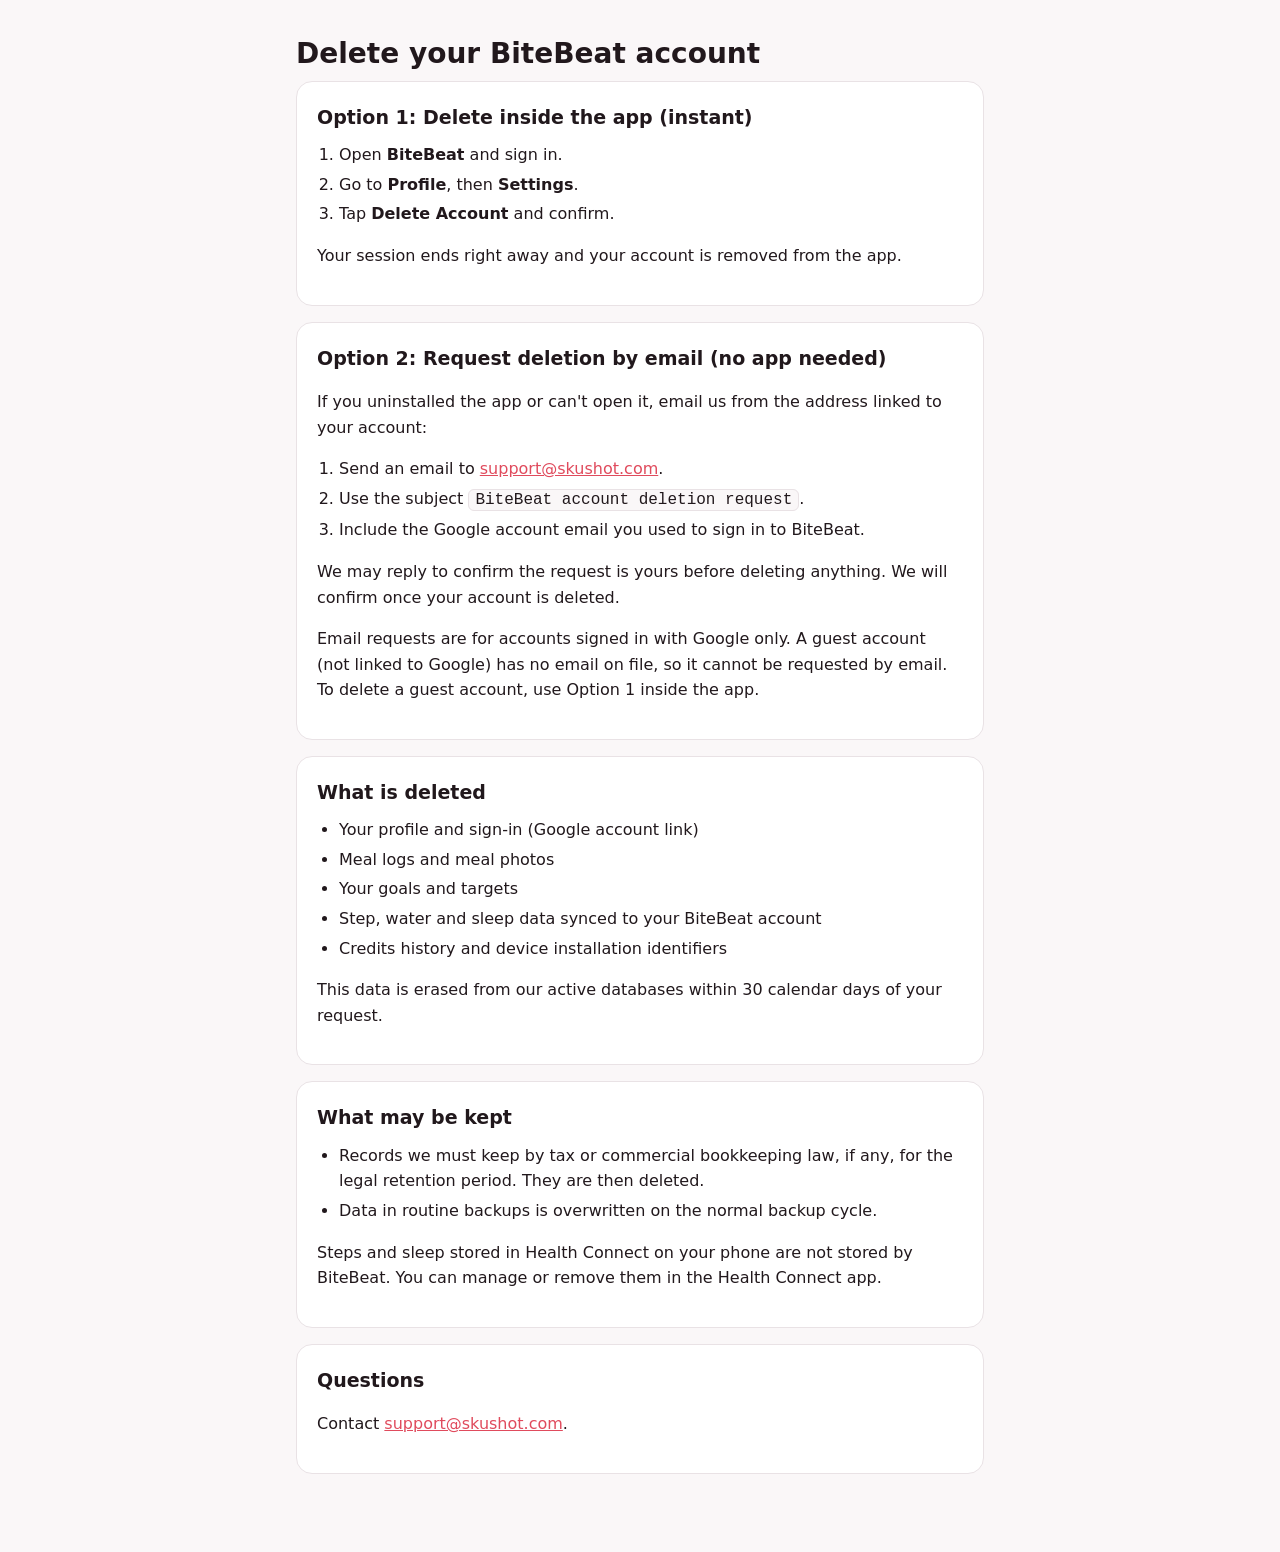
==== delete-account/index.html @ 4c6e8a92 "Add BiteBeat account deletion page and link it from the policy Co-Authored-By: Claude Sonnet 5.5 <no" ====
<!doctype html>
<html lang="en">
<head>
  <meta charset="utf-8">
  <meta name="viewport" content="width=device-width, initial-scale=1">
  <title>Delete your BiteBeat account</title>
  <meta name="description" content="How to delete your BiteBeat account and the data linked to it.">
  <style>
    :root { --bg:#faf7f8; --card:#fff; --text:#21181c; --muted:#6b5d63; --accent:#e04b5d; --line:#e9e2e5; }
    @media (prefers-color-scheme: dark) {
      :root { --bg:#120e11; --card:#1b161a; --text:#f4eef0; --muted:#b9adb3; --accent:#ff7d8c; --line:#30272b; }
    }
    * { box-sizing: border-box; }
    body { margin:0; background:var(--bg); color:var(--text); font:16px/1.6 system-ui,-apple-system,"Segoe UI",Roboto,sans-serif; }
    main { max-width:720px; margin:0 auto; padding:32px 16px 64px; }
    h1 { font-size:28px; margin:0 0 4px; }
    h2 { font-size:19px; margin:0 0 10px; }
    .sub { color:var(--muted); margin:0 0 24px; }
    section { background:var(--card); border:1px solid var(--line); border-radius:16px; padding:20px; margin:0 0 16px; }
    ol, ul { margin:8px 0 0; padding-left:22px; }
    li { margin:4px 0; }
    a { color:var(--accent); }
    code { background:var(--bg); border:1px solid var(--line); border-radius:6px; padding:1px 6px; }
  </style>
</head>
<body>
<main>
  <h1>Delete your BiteBeat account</h1>

  <section>
    <h2>Option 1: Delete inside the app (instant)</h2>
    <ol>
      <li>Open <strong>BiteBeat</strong> and sign in.</li>
      <li>Go to <strong>Profile</strong>, then <strong>Settings</strong>.</li>
      <li>Tap <strong>Delete Account</strong> and confirm.</li>
    </ol>
    <p>Your session ends right away and your account is removed from the app.</p>
  </section>

  <section>
    <h2>Option 2: Request deletion by email (no app needed)</h2>
    <p>If you uninstalled the app or can't open it, email us from the address linked to your account:</p>
    <ol>
      <li>Send an email to <a href="mailto:support@skushot.com?subject=BiteBeat%20account%20deletion%20request">support@skushot.com</a>.</li>
      <li>Use the subject <code>BiteBeat account deletion request</code>.</li>
      <li>Include the Google account email you used to sign in to BiteBeat.</li>
    </ol>
    <p>We may reply to confirm the request is yours before deleting anything. We will confirm once your account is deleted.</p>
    <p>Email requests are for accounts signed in with Google only. A guest account (not linked to Google) has no email on file, so it cannot be requested by email. To delete a guest account, use Option 1 inside the app.</p>
  </section>

  <section>
    <h2>What is deleted</h2>
    <ul>
      <li>Your profile and sign-in (Google account link)</li>
      <li>Meal logs and meal photos</li>
      <li>Your goals and targets</li>
      <li>Step, water and sleep data synced to your BiteBeat account</li>
      <li>Credits history and device installation identifiers</li>
    </ul>
    <p>This data is erased from our active databases within 30 calendar days of your request.</p>
  </section>

  <section>
    <h2>What may be kept</h2>
    <ul>
      <li>Records we must keep by tax or commercial bookkeeping law, if any, for the legal retention period. They are then deleted.</li>
      <li>Data in routine backups is overwritten on the normal backup cycle.</li>
    </ul>
    <p>Steps and sleep stored in Health Connect on your phone are not stored by BiteBeat. You can manage or remove them in the Health Connect app.</p>
  </section>

  <section>
    <h2>Questions</h2>
    <p>Contact <a href="mailto:support@skushot.com">support@skushot.com</a>.</p>
  </section>
</main>
</body>
</html>
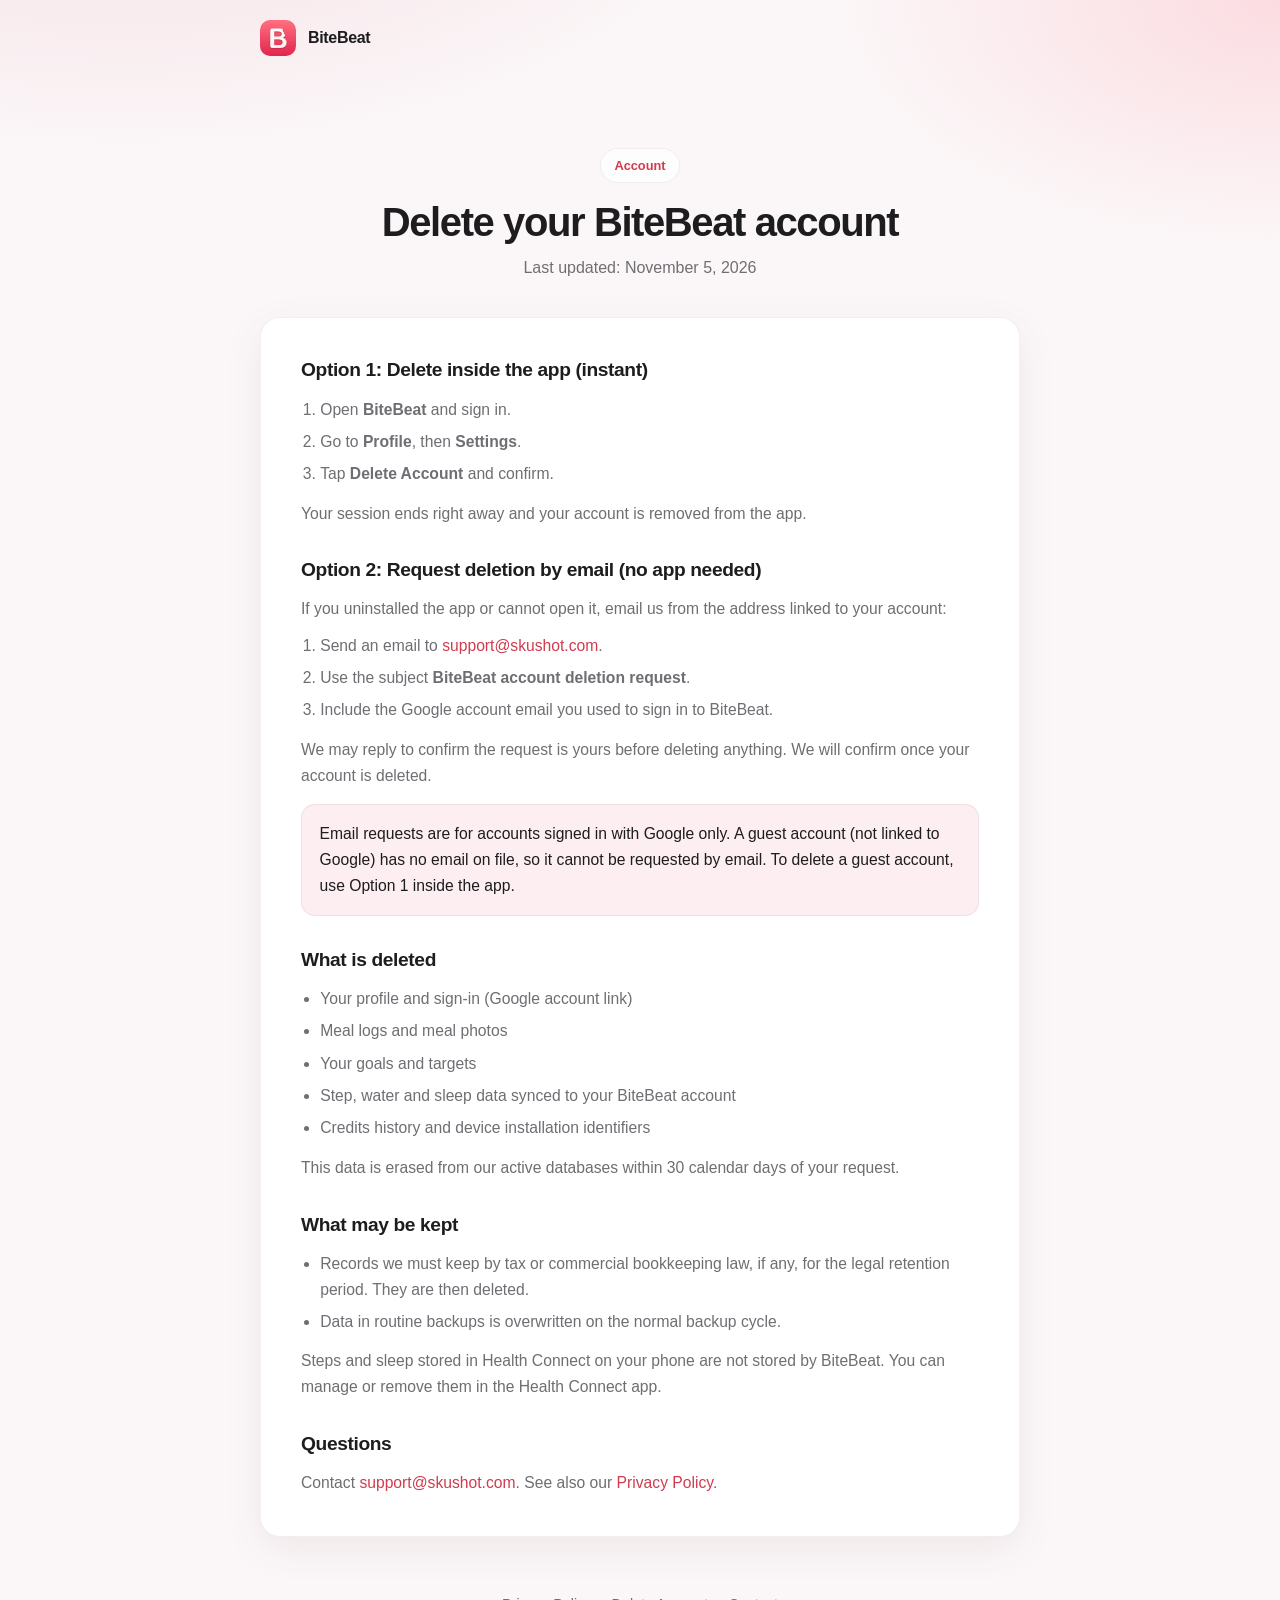
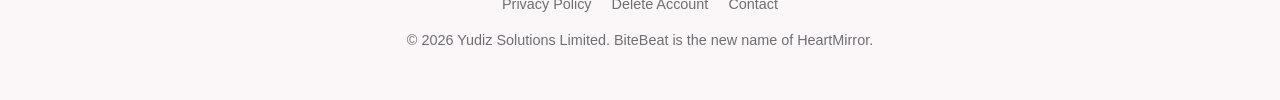
==== commit ad879daf: "Restyle privacy and delete-account pages to match the Yudiz legal page design Co-Authored-By: Claude" ====
--- a/delete-account/index.html
+++ b/delete-account/index.html
@@ -1,79 +1,82 @@
-<!doctype html>
+<!DOCTYPE html>
 <html lang="en">
 <head>
-  <meta charset="utf-8">
-  <meta name="viewport" content="width=device-width, initial-scale=1">
-  <title>Delete your BiteBeat account</title>
-  <meta name="description" content="How to delete your BiteBeat account and the data linked to it.">
-  <style>
-    :root { --bg:#faf7f8; --card:#fff; --text:#21181c; --muted:#6b5d63; --accent:#e04b5d; --line:#e9e2e5; }
-    @media (prefers-color-scheme: dark) {
-      :root { --bg:#120e11; --card:#1b161a; --text:#f4eef0; --muted:#b9adb3; --accent:#ff7d8c; --line:#30272b; }
-    }
-    * { box-sizing: border-box; }
-    body { margin:0; background:var(--bg); color:var(--text); font:16px/1.6 system-ui,-apple-system,"Segoe UI",Roboto,sans-serif; }
-    main { max-width:720px; margin:0 auto; padding:32px 16px 64px; }
-    h1 { font-size:28px; margin:0 0 4px; }
-    h2 { font-size:19px; margin:0 0 10px; }
-    .sub { color:var(--muted); margin:0 0 24px; }
-    section { background:var(--card); border:1px solid var(--line); border-radius:16px; padding:20px; margin:0 0 16px; }
-    ol, ul { margin:8px 0 0; padding-left:22px; }
-    li { margin:4px 0; }
-    a { color:var(--accent); }
-    code { background:var(--bg); border:1px solid var(--line); border-radius:6px; padding:1px 6px; }
-  </style>
+  <meta charset="UTF-8" />
+  <meta name="viewport" content="width=device-width, initial-scale=1.0" />
+  <meta name="description" content="How to delete your BiteBeat account and the data linked to it." />
+  <title>Delete Your BiteBeat Account</title>
+  <link rel="icon" href="../images/logo.webp" />
+  <link rel="stylesheet" href="../style.css" />
 </head>
 <body>
-<main>
-  <h1>Delete your BiteBeat account</h1>
+  <header>
+    <div class="wrap">
+      <a class="brand" href="../">
+        <img class="logo" src="../images/logo.webp" alt="BiteBeat logo" width="36" height="36" />
+        <span>BiteBeat</span>
+      </a>
+    </div>
+  </header>
 
-  <section>
-    <h2>Option 1: Delete inside the app (instant)</h2>
-    <ol>
-      <li>Open <strong>BiteBeat</strong> and sign in.</li>
-      <li>Go to <strong>Profile</strong>, then <strong>Settings</strong>.</li>
-      <li>Tap <strong>Delete Account</strong> and confirm.</li>
-    </ol>
-    <p>Your session ends right away and your account is removed from the app.</p>
-  </section>
+  <main>
+    <section class="hero wrap">
+      <span class="pill">Account</span>
+      <h1>Delete your BiteBeat account</h1>
+      <p>Last updated: November 5, 2026</p>
+    </section>
 
-  <section>
-    <h2>Option 2: Request deletion by email (no app needed)</h2>
-    <p>If you uninstalled the app or can't open it, email us from the address linked to your account:</p>
-    <ol>
-      <li>Send an email to <a href="mailto:support@skushot.com?subject=BiteBeat%20account%20deletion%20request">support@skushot.com</a>.</li>
-      <li>Use the subject <code>BiteBeat account deletion request</code>.</li>
-      <li>Include the Google account email you used to sign in to BiteBeat.</li>
-    </ol>
-    <p>We may reply to confirm the request is yours before deleting anything. We will confirm once your account is deleted.</p>
-    <p>Email requests are for accounts signed in with Google only. A guest account (not linked to Google) has no email on file, so it cannot be requested by email. To delete a guest account, use Option 1 inside the app.</p>
-  </section>
+    <article class="wrap content">
+      <h2>Option 1: Delete inside the app (instant)</h2>
+      <ol>
+        <li>Open <strong>BiteBeat</strong> and sign in.</li>
+        <li>Go to <strong>Profile</strong>, then <strong>Settings</strong>.</li>
+        <li>Tap <strong>Delete Account</strong> and confirm.</li>
+      </ol>
+      <p>Your session ends right away and your account is removed from the app.</p>
 
-  <section>
-    <h2>What is deleted</h2>
-    <ul>
-      <li>Your profile and sign-in (Google account link)</li>
-      <li>Meal logs and meal photos</li>
-      <li>Your goals and targets</li>
-      <li>Step, water and sleep data synced to your BiteBeat account</li>
-      <li>Credits history and device installation identifiers</li>
-    </ul>
-    <p>This data is erased from our active databases within 30 calendar days of your request.</p>
-  </section>
+      <h2>Option 2: Request deletion by email (no app needed)</h2>
+      <p>If you uninstalled the app or cannot open it, email us from the address linked to your account:</p>
+      <ol>
+        <li>Send an email to <a href="mailto:support@skushot.com?subject=BiteBeat%20account%20deletion%20request">support@skushot.com</a>.</li>
+        <li>Use the subject <strong>BiteBeat account deletion request</strong>.</li>
+        <li>Include the Google account email you used to sign in to BiteBeat.</li>
+      </ol>
+      <p>We may reply to confirm the request is yours before deleting anything. We will confirm once your account is deleted.</p>
+      <div class="highlight">
+        <p>Email requests are for accounts signed in with Google only. A guest account (not linked to Google) has no email on file, so it cannot be requested by email. To delete a guest account, use Option 1 inside the app.</p>
+      </div>
 
-  <section>
-    <h2>What may be kept</h2>
-    <ul>
-      <li>Records we must keep by tax or commercial bookkeeping law, if any, for the legal retention period. They are then deleted.</li>
-      <li>Data in routine backups is overwritten on the normal backup cycle.</li>
-    </ul>
-    <p>Steps and sleep stored in Health Connect on your phone are not stored by BiteBeat. You can manage or remove them in the Health Connect app.</p>
-  </section>
+      <h2>What is deleted</h2>
+      <ul>
+        <li>Your profile and sign-in (Google account link)</li>
+        <li>Meal logs and meal photos</li>
+        <li>Your goals and targets</li>
+        <li>Step, water and sleep data synced to your BiteBeat account</li>
+        <li>Credits history and device installation identifiers</li>
+      </ul>
+      <p>This data is erased from our active databases within 30 calendar days of your request.</p>
 
-  <section>
-    <h2>Questions</h2>
-    <p>Contact <a href="mailto:support@skushot.com">support@skushot.com</a>.</p>
-  </section>
-</main>
+      <h2>What may be kept</h2>
+      <ul>
+        <li>Records we must keep by tax or commercial bookkeeping law, if any, for the legal retention period. They are then deleted.</li>
+        <li>Data in routine backups is overwritten on the normal backup cycle.</li>
+      </ul>
+      <p>Steps and sleep stored in Health Connect on your phone are not stored by BiteBeat. You can manage or remove them in the Health Connect app.</p>
+
+      <h2>Questions</h2>
+      <p>Contact <a href="mailto:support@skushot.com">support@skushot.com</a>. See also our <a href="../">Privacy Policy</a>.</p>
+    </article>
+  </main>
+
+  <footer>
+    <div class="wrap">
+      <nav aria-label="Footer">
+        <a href="../">Privacy Policy</a>
+        <a href="./">Delete Account</a>
+        <a href="mailto:support@skushot.com">Contact</a>
+      </nav>
+      <p>&copy; 2026 Yudiz Solutions Limited. BiteBeat is the new name of HeartMirror.</p>
+    </div>
+  </footer>
 </body>
 </html>
--- a/style.css
+++ b/style.css
@@ -0,0 +1,33 @@
+:root{--bg:#fbf7f8;--bg-soft:#fdeef1;--surface:#fff;--text:#1d1d1f;--text-secondary:#6e6e73;--accent:#d13b4e;--accent-soft:#fbdce1;--blush:#f6dde3;--border:rgba(0,0,0,.06);--shadow:0 12px 40px rgba(80,29,40,.07);--radius:20px;--max:760px}
+*{box-sizing:border-box;margin:0;padding:0}
+html{scroll-behavior:smooth}
+body{font-family:-apple-system,BlinkMacSystemFont,"SF Pro Text","Segoe UI",Roboto,Helvetica,Arial,sans-serif;background:radial-gradient(1200px 600px at 10% -10%,var(--blush) 0%,transparent 55%),radial-gradient(900px 500px at 100% 0%,var(--accent-soft) 0%,transparent 50%),var(--bg);color:var(--text);line-height:1.65;min-height:100vh;-webkit-font-smoothing:antialiased}
+a{color:var(--accent);text-decoration:none}a:hover{text-decoration:underline}
+.wrap{width:min(100% - 2rem,var(--max));margin:0 auto}
+header{padding:1.25rem 0}
+.brand{display:inline-flex;align-items:center;gap:.75rem;color:var(--text);font-weight:600;letter-spacing:-.02em}
+.brand:hover{text-decoration:none}
+.logo{width:36px;height:36px;border-radius:10px;object-fit:cover;flex-shrink:0;display:block}
+.hero{padding:2.75rem 0 1.75rem;text-align:center}
+.hero h1{font-size:clamp(1.85rem,4.5vw,2.5rem);font-weight:700;letter-spacing:-.035em;line-height:1.15;margin-bottom:.65rem}
+.hero p{color:var(--text-secondary);font-size:1rem}
+.pill{display:inline-block;margin-bottom:1rem;padding:.35rem .85rem;border-radius:999px;background:rgba(255,255,255,.7);border:1px solid var(--border);color:var(--accent);font-size:.8rem;font-weight:600}
+.content{background:var(--surface);border:1px solid var(--border);border-radius:var(--radius);box-shadow:var(--shadow);padding:1.75rem 1.35rem 2rem;margin-bottom:1.5rem}
+.content h2{font-size:1.2rem;letter-spacing:-.02em;margin:1.75rem 0 .65rem;scroll-margin-top:1rem}
+.content h2:first-of-type{margin-top:0}
+.content h3{font-size:1.02rem;margin:1.15rem 0 .45rem;color:var(--text)}
+.content p,.content li{color:var(--text-secondary);font-size:.98rem}
+.content p+p{margin-top:.75rem}
+.content ul,.content ol{margin:.65rem 0 .85rem 1.2rem}
+.content li{margin-bottom:.4rem}
+.highlight{margin:1rem 0;padding:1rem 1.1rem;border-radius:14px;background:var(--bg-soft);border:1px solid var(--border)}
+.highlight p{color:var(--text)}
+.toc{margin:0 0 1.5rem;padding:1rem 1.1rem;border-radius:14px;background:#fdfafb;border:1px solid var(--border)}
+.toc strong{display:block;margin-bottom:.5rem;font-size:.9rem}
+.toc ol{margin-left:1.15rem;color:var(--text-secondary);font-size:.92rem}
+.toc li{margin-bottom:.3rem}
+footer{padding:2rem 0 3rem;text-align:center;color:var(--text-secondary);font-size:.9rem}
+footer nav{display:flex;justify-content:center;gap:1.25rem;flex-wrap:wrap;margin-bottom:.75rem}
+footer a{color:var(--text-secondary);font-weight:500}footer a:hover{color:var(--accent)}
+@media (min-width:640px){.content{padding:2.25rem 2.5rem 2.5rem}.hero{padding:4rem 0 2.25rem}}
+@media (prefers-color-scheme:dark){:root{--bg:#120e11;--bg-soft:#241a1e;--surface:#1b161a;--text:#f4eef0;--text-secondary:#b9adb3;--accent:#ff7d8c;--accent-soft:#2a1a1f;--blush:#2a1a20;--border:rgba(255,255,255,.08);--shadow:none}.toc{background:#171215}.pill{background:rgba(255,255,255,.06)}}
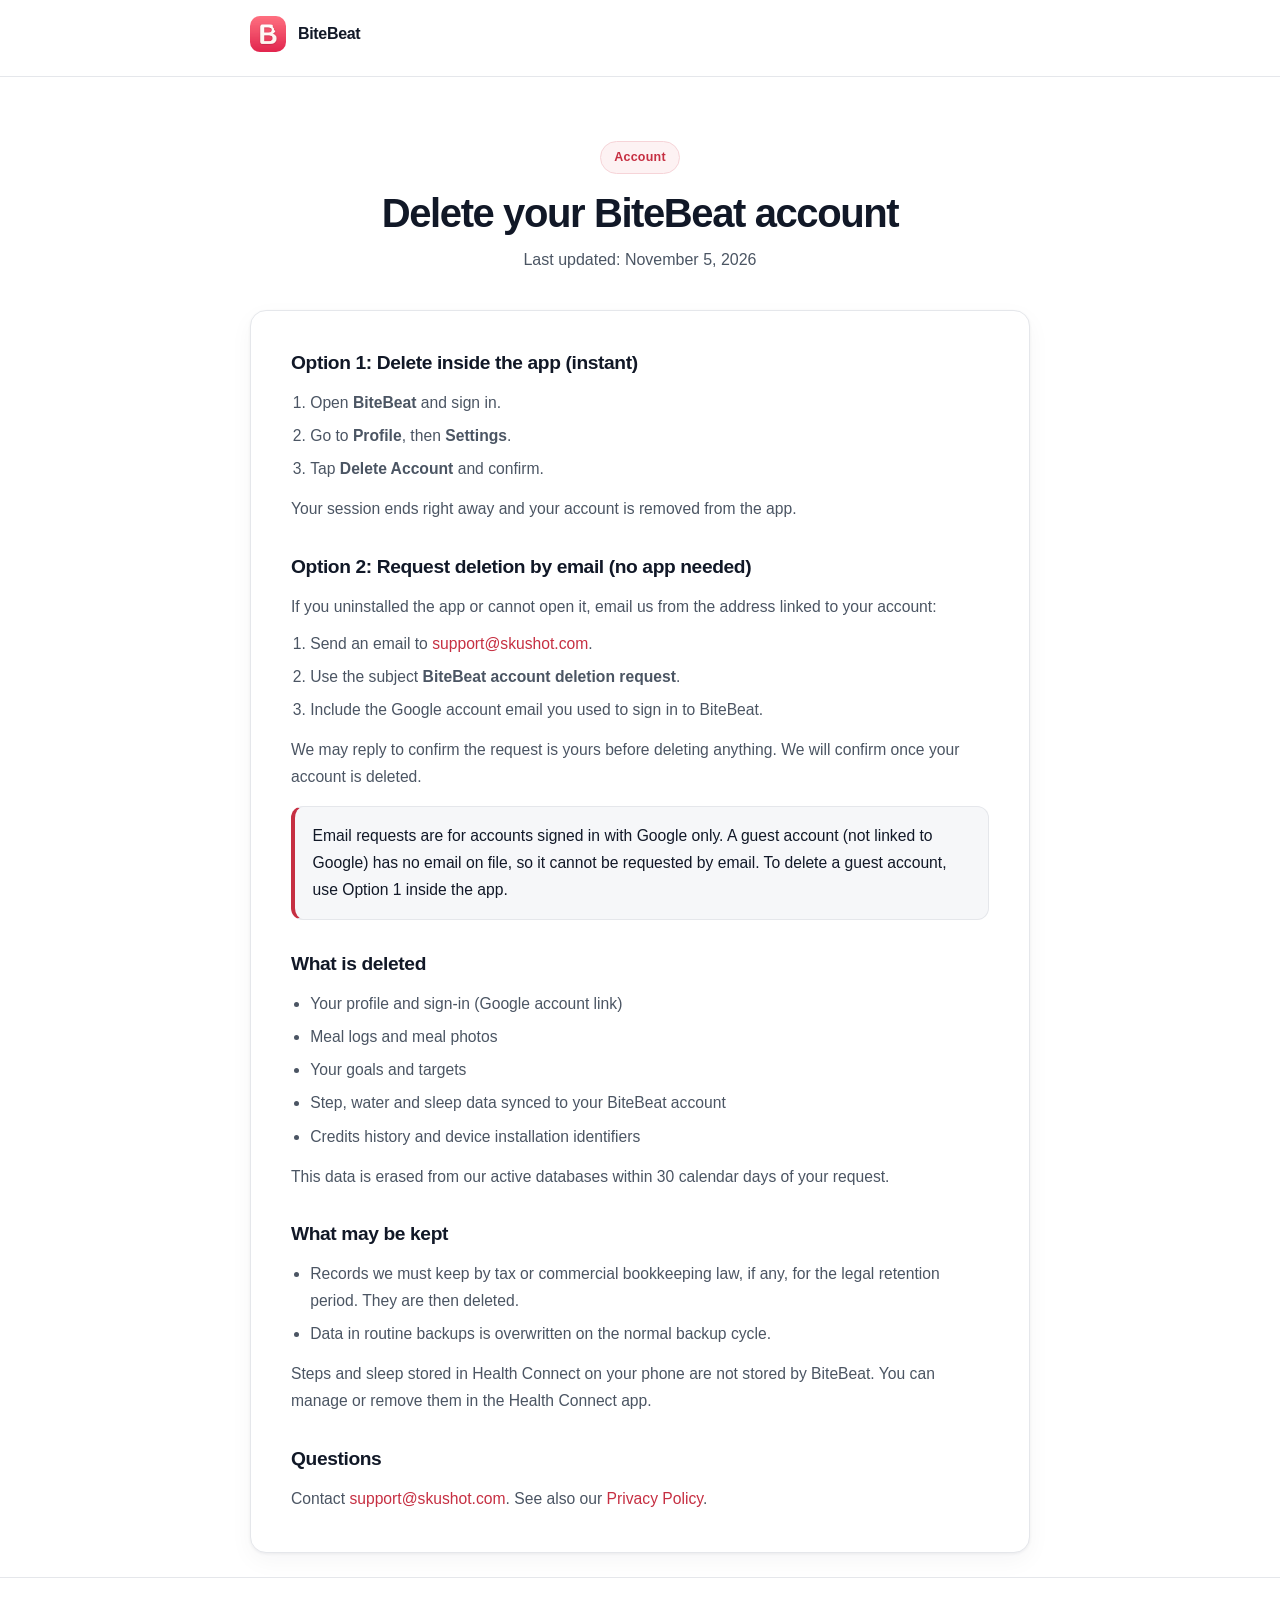
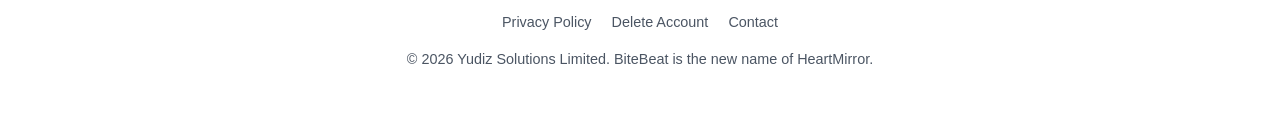
==== commit c71c72ec: "Cache-bust the stylesheet link Co-Authored-By: Claude Sonnet 5.5 <noreply@anthropic.com>" ====
--- a/delete-account/index.html
+++ b/delete-account/index.html
@@ -6,7 +6,7 @@
   <meta name="description" content="How to delete your BiteBeat account and the data linked to it." />
   <title>Delete Your BiteBeat Account</title>
   <link rel="icon" href="../images/logo.webp" />
-  <link rel="stylesheet" href="../style.css" />
+  <link rel="stylesheet" href="../style.css?v=2" />
 </head>
 <body>
   <header>
--- a/style.css
+++ b/style.css
@@ -1,33 +1,32 @@
-:root{--bg:#fbf7f8;--bg-soft:#fdeef1;--surface:#fff;--text:#1d1d1f;--text-secondary:#6e6e73;--accent:#d13b4e;--accent-soft:#fbdce1;--blush:#f6dde3;--border:rgba(0,0,0,.06);--shadow:0 12px 40px rgba(80,29,40,.07);--radius:20px;--max:760px}
+:root{--bg:#ffffff;--bg-soft:#f6f7f9;--surface:#ffffff;--text:#111827;--text-secondary:#4b5563;--accent:#c62f42;--border:#e5e7eb;--shadow:0 1px 3px rgba(17,24,39,.06),0 8px 24px rgba(17,24,39,.04);--radius:16px;--max:780px}
 *{box-sizing:border-box;margin:0;padding:0}
 html{scroll-behavior:smooth}
-body{font-family:-apple-system,BlinkMacSystemFont,"SF Pro Text","Segoe UI",Roboto,Helvetica,Arial,sans-serif;background:radial-gradient(1200px 600px at 10% -10%,var(--blush) 0%,transparent 55%),radial-gradient(900px 500px at 100% 0%,var(--accent-soft) 0%,transparent 50%),var(--bg);color:var(--text);line-height:1.65;min-height:100vh;-webkit-font-smoothing:antialiased}
+body{font-family:-apple-system,BlinkMacSystemFont,"SF Pro Text","Segoe UI",Roboto,Helvetica,Arial,sans-serif;background:#ffffff;color:var(--text);line-height:1.7;min-height:100vh;-webkit-font-smoothing:antialiased}
 a{color:var(--accent);text-decoration:none}a:hover{text-decoration:underline}
 .wrap{width:min(100% - 2rem,var(--max));margin:0 auto}
-header{padding:1.25rem 0}
+header{padding:1rem 0;border-bottom:1px solid var(--border)}
 .brand{display:inline-flex;align-items:center;gap:.75rem;color:var(--text);font-weight:600;letter-spacing:-.02em}
 .brand:hover{text-decoration:none}
 .logo{width:36px;height:36px;border-radius:10px;object-fit:cover;flex-shrink:0;display:block}
 .hero{padding:2.75rem 0 1.75rem;text-align:center}
 .hero h1{font-size:clamp(1.85rem,4.5vw,2.5rem);font-weight:700;letter-spacing:-.035em;line-height:1.15;margin-bottom:.65rem}
 .hero p{color:var(--text-secondary);font-size:1rem}
-.pill{display:inline-block;margin-bottom:1rem;padding:.35rem .85rem;border-radius:999px;background:rgba(255,255,255,.7);border:1px solid var(--border);color:var(--accent);font-size:.8rem;font-weight:600}
+.pill{display:inline-block;margin-bottom:1rem;padding:.3rem .8rem;border-radius:999px;background:#fdf2f3;border:1px solid #f6d4d8;color:var(--accent);font-size:.78rem;font-weight:600;letter-spacing:.02em}
 .content{background:var(--surface);border:1px solid var(--border);border-radius:var(--radius);box-shadow:var(--shadow);padding:1.75rem 1.35rem 2rem;margin-bottom:1.5rem}
-.content h2{font-size:1.2rem;letter-spacing:-.02em;margin:1.75rem 0 .65rem;scroll-margin-top:1rem}
+.content h2{font-size:1.2rem;color:var(--text);letter-spacing:-.02em;margin:1.75rem 0 .65rem;scroll-margin-top:1rem}
 .content h2:first-of-type{margin-top:0}
 .content h3{font-size:1.02rem;margin:1.15rem 0 .45rem;color:var(--text)}
 .content p,.content li{color:var(--text-secondary);font-size:.98rem}
 .content p+p{margin-top:.75rem}
 .content ul,.content ol{margin:.65rem 0 .85rem 1.2rem}
 .content li{margin-bottom:.4rem}
-.highlight{margin:1rem 0;padding:1rem 1.1rem;border-radius:14px;background:var(--bg-soft);border:1px solid var(--border)}
+.highlight{margin:1rem 0;padding:1rem 1.1rem;border-radius:12px;background:var(--bg-soft);border:1px solid var(--border);border-left:4px solid var(--accent)}
 .highlight p{color:var(--text)}
-.toc{margin:0 0 1.5rem;padding:1rem 1.1rem;border-radius:14px;background:#fdfafb;border:1px solid var(--border)}
+.toc{margin:0 0 1.5rem;padding:1rem 1.1rem;border-radius:12px;background:var(--bg-soft);border:1px solid var(--border)}
 .toc strong{display:block;margin-bottom:.5rem;font-size:.9rem}
 .toc ol{margin-left:1.15rem;color:var(--text-secondary);font-size:.92rem}
 .toc li{margin-bottom:.3rem}
-footer{padding:2rem 0 3rem;text-align:center;color:var(--text-secondary);font-size:.9rem}
+footer{padding:2rem 0 3rem;text-align:center;color:var(--text-secondary);font-size:.9rem;border-top:1px solid var(--border);margin-top:1rem}
 footer nav{display:flex;justify-content:center;gap:1.25rem;flex-wrap:wrap;margin-bottom:.75rem}
 footer a{color:var(--text-secondary);font-weight:500}footer a:hover{color:var(--accent)}
 @media (min-width:640px){.content{padding:2.25rem 2.5rem 2.5rem}.hero{padding:4rem 0 2.25rem}}
-@media (prefers-color-scheme:dark){:root{--bg:#120e11;--bg-soft:#241a1e;--surface:#1b161a;--text:#f4eef0;--text-secondary:#b9adb3;--accent:#ff7d8c;--accent-soft:#2a1a1f;--blush:#2a1a20;--border:rgba(255,255,255,.08);--shadow:none}.toc{background:#171215}.pill{background:rgba(255,255,255,.06)}}
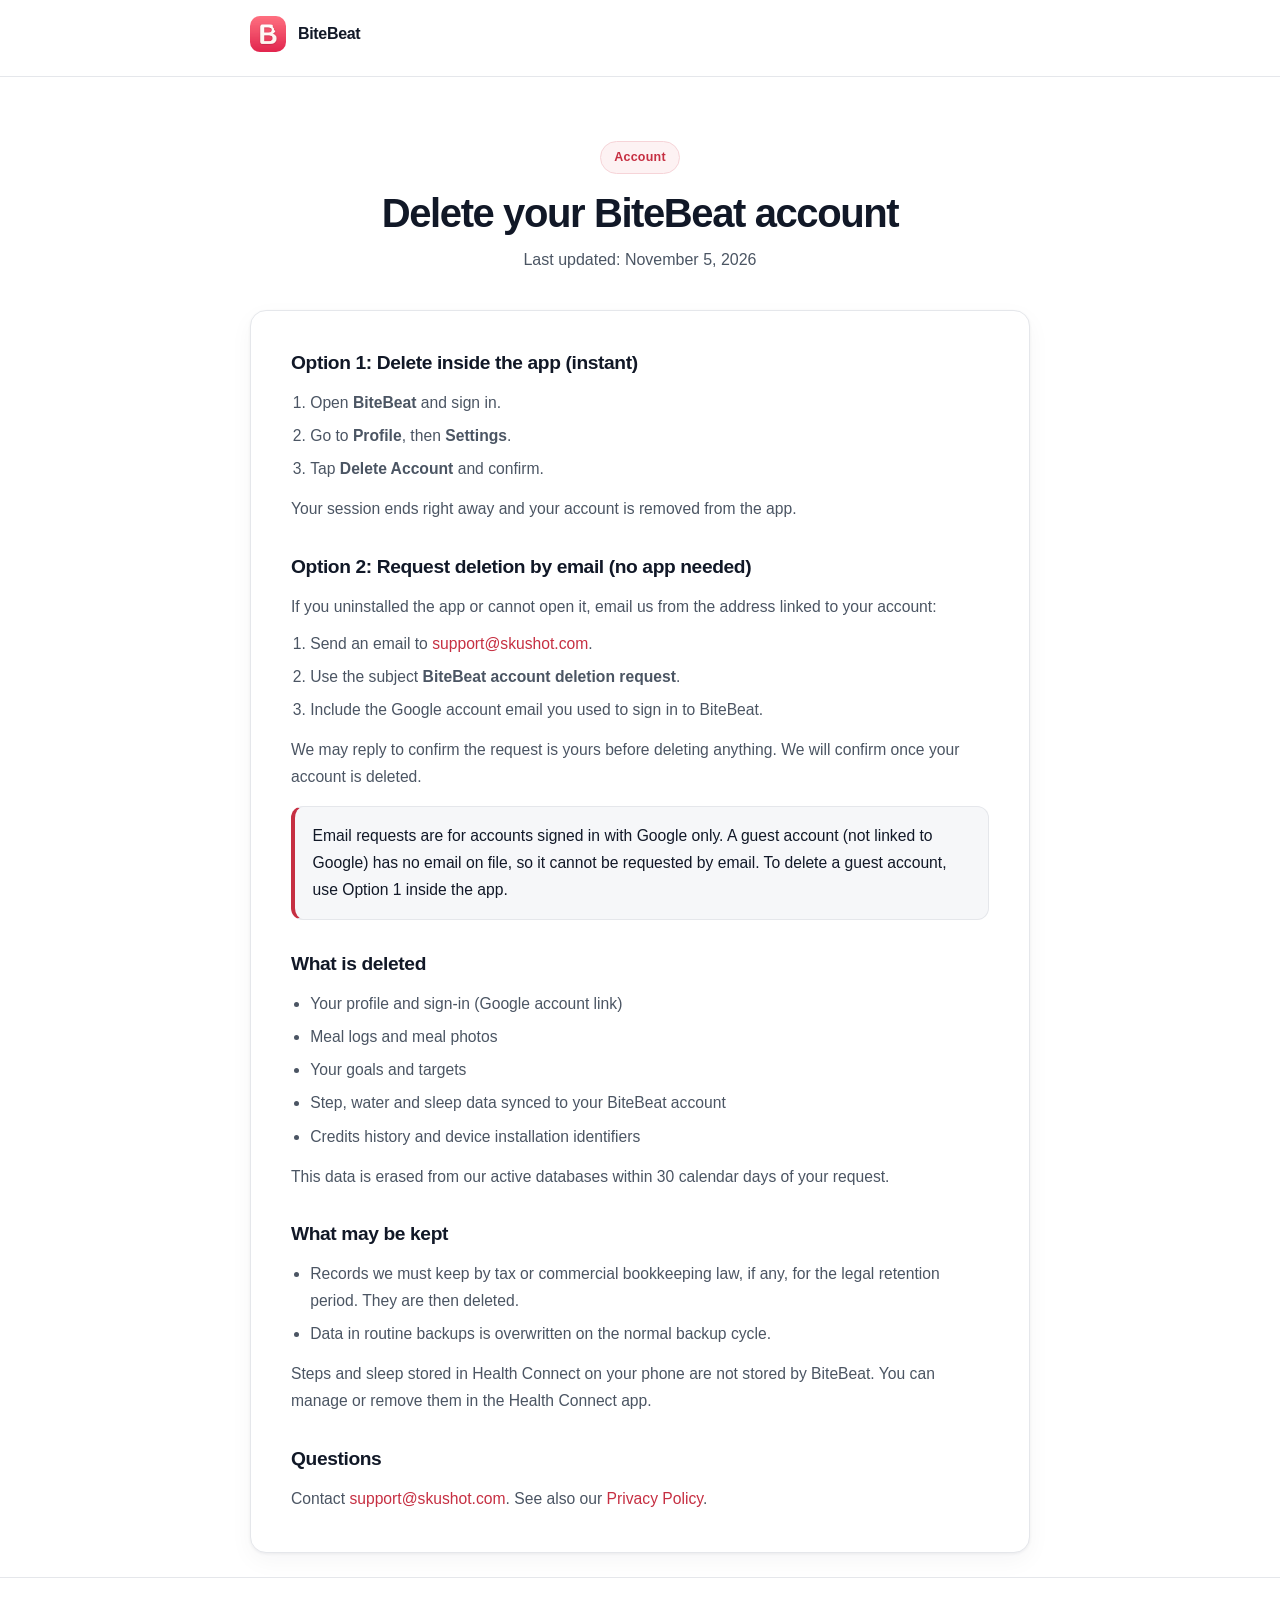
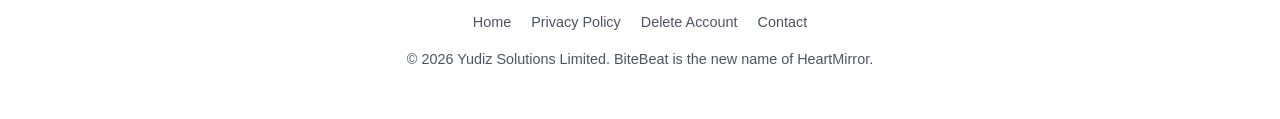
==== commit 861cd323: "Add BiteBeat home page and link it from the footer Co-Authored-By: Claude Opus 5.5 <noreply@anthropi" ====
--- a/delete-account/index.html
+++ b/delete-account/index.html
@@ -71,6 +71,7 @@
   <footer>
     <div class="wrap">
       <nav aria-label="Footer">
+        <a href="../home/">Home</a>
         <a href="../">Privacy Policy</a>
         <a href="./">Delete Account</a>
         <a href="mailto:support@skushot.com">Contact</a>
--- a/style.css
+++ b/style.css
@@ -30,3 +30,11 @@
 footer nav{display:flex;justify-content:center;gap:1.25rem;flex-wrap:wrap;margin-bottom:.75rem}
 footer a{color:var(--text-secondary);font-weight:500}footer a:hover{color:var(--accent)}
 @media (min-width:640px){.content{padding:2.25rem 2.5rem 2.5rem}.hero{padding:4rem 0 2.25rem}}
+.hero-logo{width:88px;height:88px;border-radius:22px;object-fit:cover;display:block;margin:0 auto 1.25rem;box-shadow:var(--shadow)}
+.hero p{max-width:34rem;margin:0 auto}
+.store-btn{display:inline-block;margin-top:1.5rem;padding:.8rem 1.6rem;border-radius:999px;background:var(--accent);color:#fff;font-weight:600;font-size:1rem}
+.store-btn:hover{text-decoration:none;filter:brightness(1.08)}
+.features{display:grid;grid-template-columns:1fr;gap:1rem;margin:.75rem 0 .5rem}
+.feature{padding:1rem 1.1rem;border-radius:12px;background:var(--bg-soft);border:1px solid var(--border)}
+.feature h3{margin-top:0}
+@media (min-width:640px){.features{grid-template-columns:1fr 1fr}}
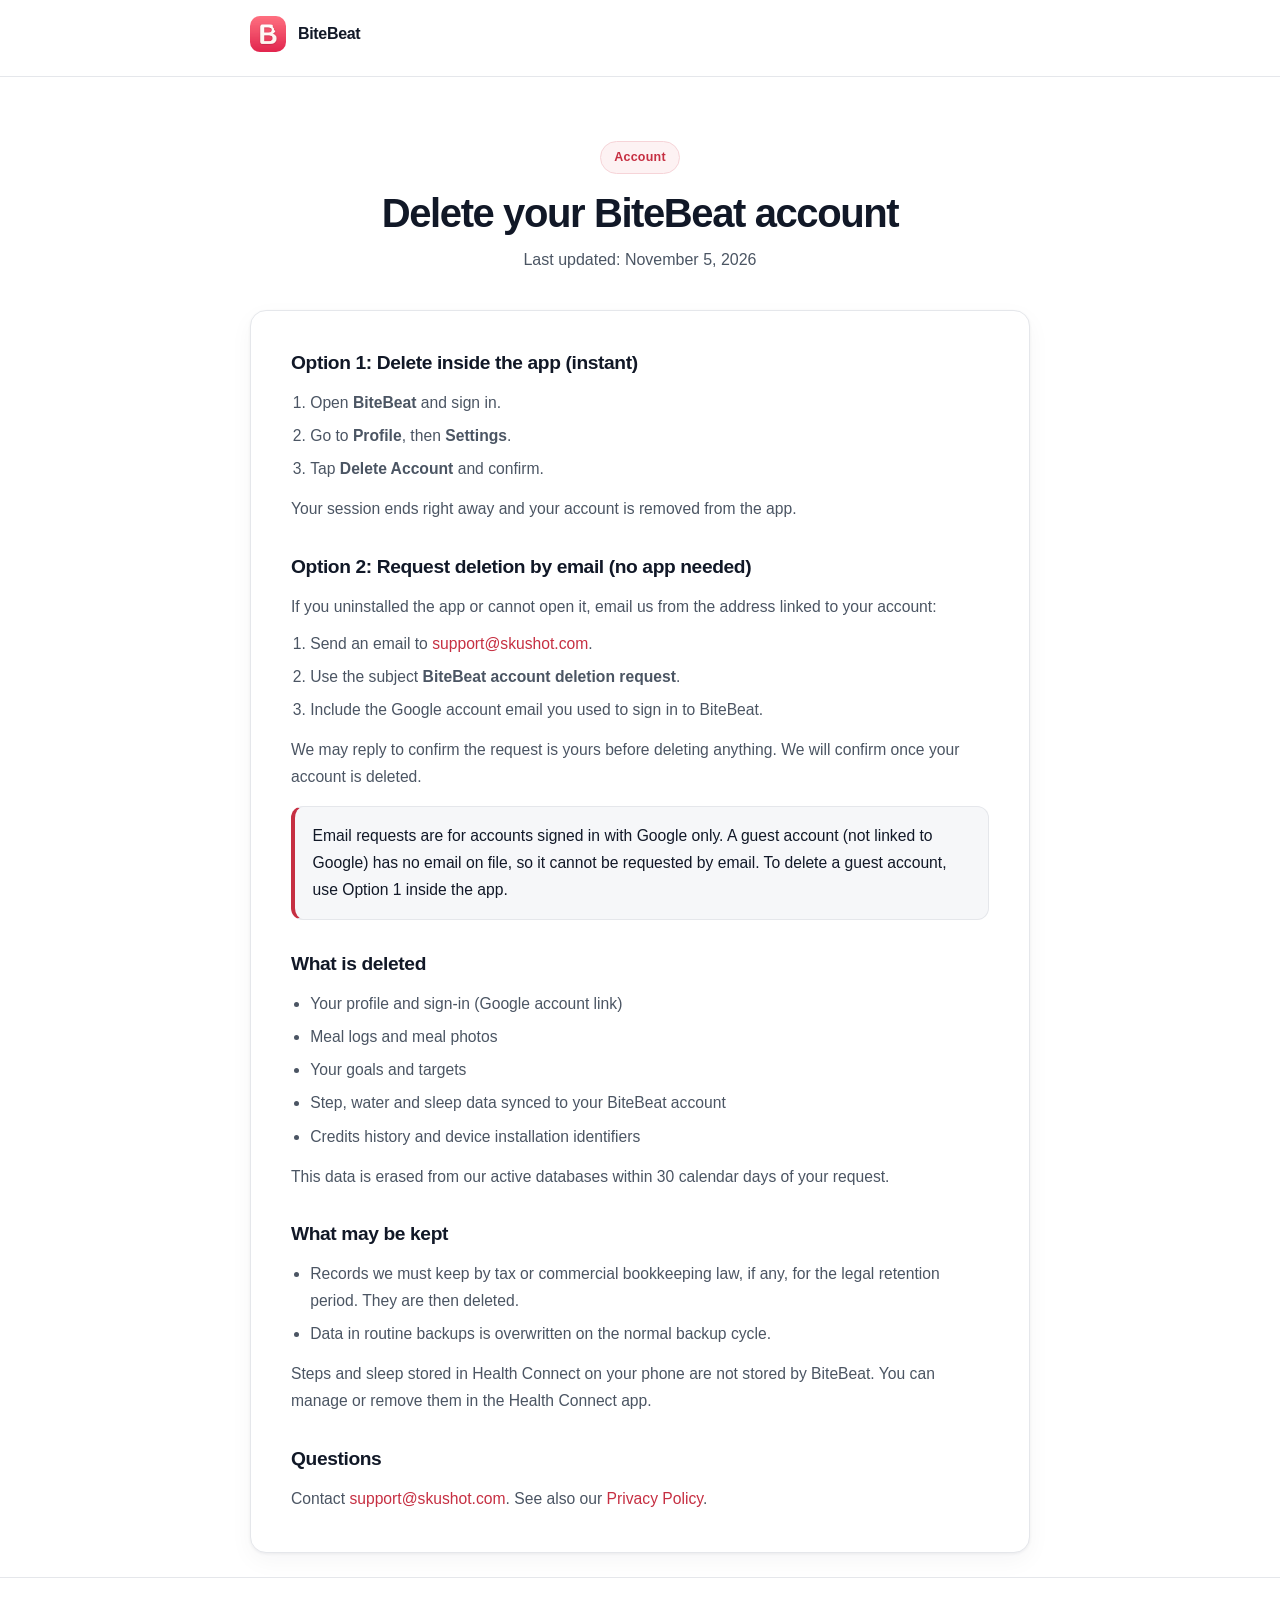
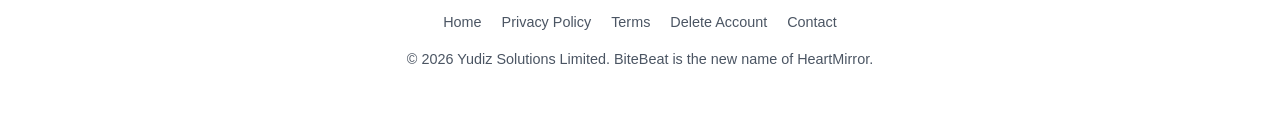
==== commit 7f7b53d8: "Add Terms and Conditions page; update privacy policy for Premium and Firebase Co-Authored-By: Claude" ====
--- a/delete-account/index.html
+++ b/delete-account/index.html
@@ -73,6 +73,7 @@
       <nav aria-label="Footer">
         <a href="../home/">Home</a>
         <a href="../">Privacy Policy</a>
+        <a href="../terms/">Terms</a>
         <a href="./">Delete Account</a>
         <a href="mailto:support@skushot.com">Contact</a>
       </nav>
